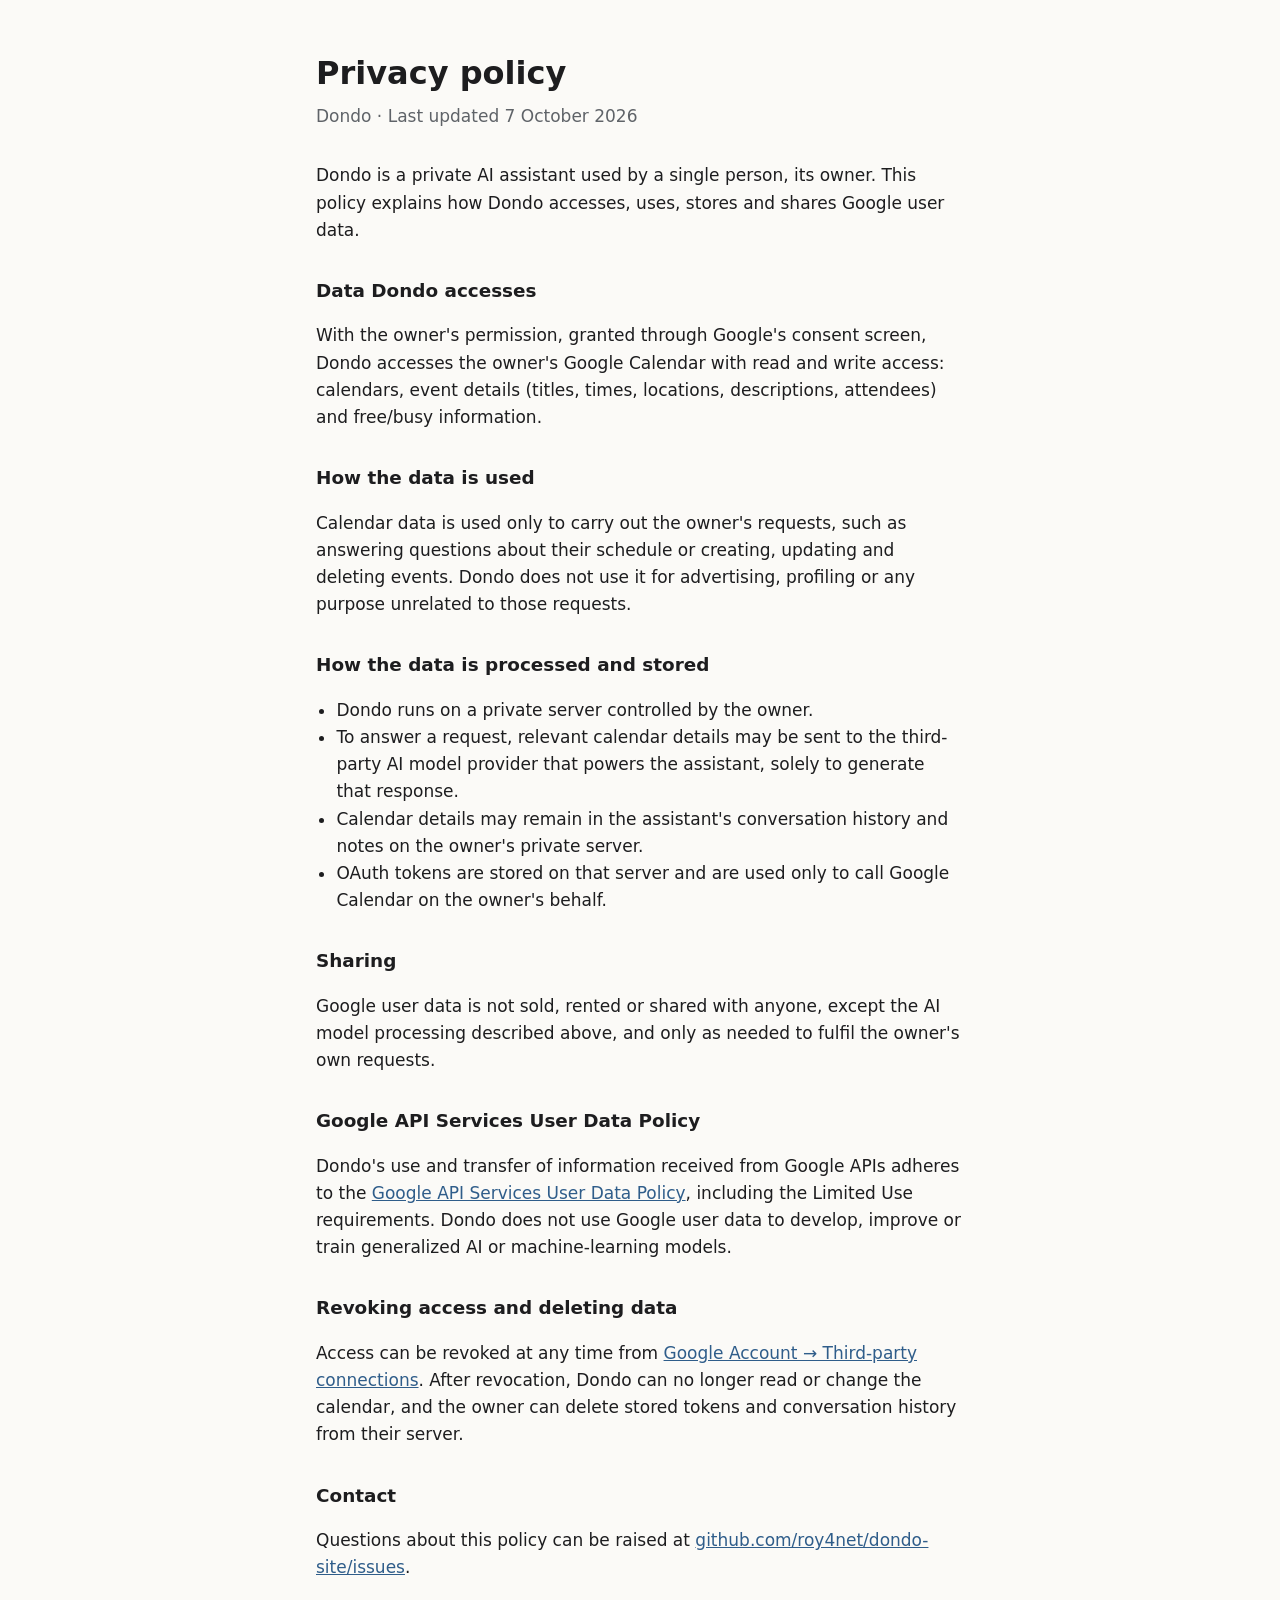
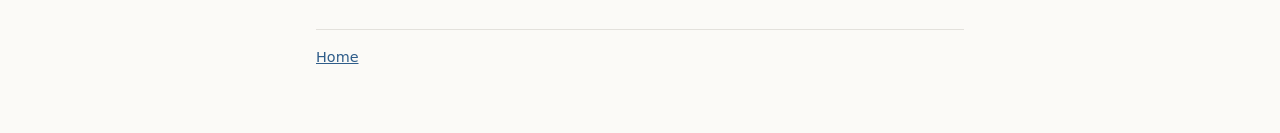
==== privacy.html @ e6e77673 "Dondo homepage and privacy policy for Google OAuth consent screen Co-Authored-By: Claude Opus 5.5 <n" ====
<!doctype html>
<html lang="en">
<head>
<meta charset="utf-8">
<meta name="viewport" content="width=device-width, initial-scale=1">
<title>Dondo Privacy Policy</title>
<meta name="description" content="How Dondo handles Google user data.">
<link rel="stylesheet" href="style.css">
</head>
<body>
<main>
  <h1>Privacy policy</h1>
  <p class="sub">Dondo · Last updated 7 October 2026</p>

  <p>Dondo is a private AI assistant used by a single person, its owner. This policy
  explains how Dondo accesses, uses, stores and shares Google user data.</p>

  <h2>Data Dondo accesses</h2>
  <p>With the owner's permission, granted through Google's consent screen, Dondo
  accesses the owner's Google Calendar with read and write access: calendars, event
  details (titles, times, locations, descriptions, attendees) and free/busy information.</p>

  <h2>How the data is used</h2>
  <p>Calendar data is used only to carry out the owner's requests, such as answering
  questions about their schedule or creating, updating and deleting events. Dondo does
  not use it for advertising, profiling or any purpose unrelated to those requests.</p>

  <h2>How the data is processed and stored</h2>
  <ul>
    <li>Dondo runs on a private server controlled by the owner.</li>
    <li>To answer a request, relevant calendar details may be sent to the third-party AI
      model provider that powers the assistant, solely to generate that response.</li>
    <li>Calendar details may remain in the assistant's conversation history and notes
      on the owner's private server.</li>
    <li>OAuth tokens are stored on that server and are used only to call Google Calendar
      on the owner's behalf.</li>
  </ul>

  <h2>Sharing</h2>
  <p>Google user data is not sold, rented or shared with anyone, except the AI model
  processing described above, and only as needed to fulfil the owner's own requests.</p>

  <h2>Google API Services User Data Policy</h2>
  <p>Dondo's use and transfer of information received from Google APIs adheres to the
  <a href="https://developers.google.com/terms/api-services-user-data-policy">Google API
  Services User Data Policy</a>, including the Limited Use requirements. Dondo does not
  use Google user data to develop, improve or train generalized AI or machine-learning
  models.</p>

  <h2>Revoking access and deleting data</h2>
  <p>Access can be revoked at any time from
  <a href="https://myaccount.google.com/permissions">Google Account → Third-party
  connections</a>. After revocation, Dondo can no longer read or change the calendar,
  and the owner can delete stored tokens and conversation history from their server.</p>

  <h2>Contact</h2>
  <p>Questions about this policy can be raised at
  <a href="https://github.com/roy4net/dondo-site/issues">github.com/roy4net/dondo-site/issues</a>.</p>

  <footer><a href="./">Home</a></footer>
</main>
</body>
</html>
---- style.css ----
:root { --bg:#fbfaf7; --fg:#1d1d1f; --muted:#5f6368; --line:#e3e1dc; --accent:#2f5d8a; }
@media (prefers-color-scheme: dark) {
  :root { --bg:#151618; --fg:#e8e6e1; --muted:#a0a3a8; --line:#2c2e32; --accent:#8ab4e0; }
}
* { box-sizing: border-box; }
body { margin:0; background:var(--bg); color:var(--fg);
  font:17px/1.6 system-ui, -apple-system, "Segoe UI", sans-serif; }
main { max-width: 680px; margin: 0 auto; padding: 48px 16px 64px; }
h1 { font-size: 2rem; margin: 0 0 4px; }
h2 { font-size: 1.15rem; margin: 32px 0 8px; }
.sub { color: var(--muted); margin: 0 0 32px; }
a { color: var(--accent); }
ul { padding-left: 1.2em; }
footer { margin-top: 48px; padding-top: 16px; border-top: 1px solid var(--line);
  color: var(--muted); font-size: .9rem; }
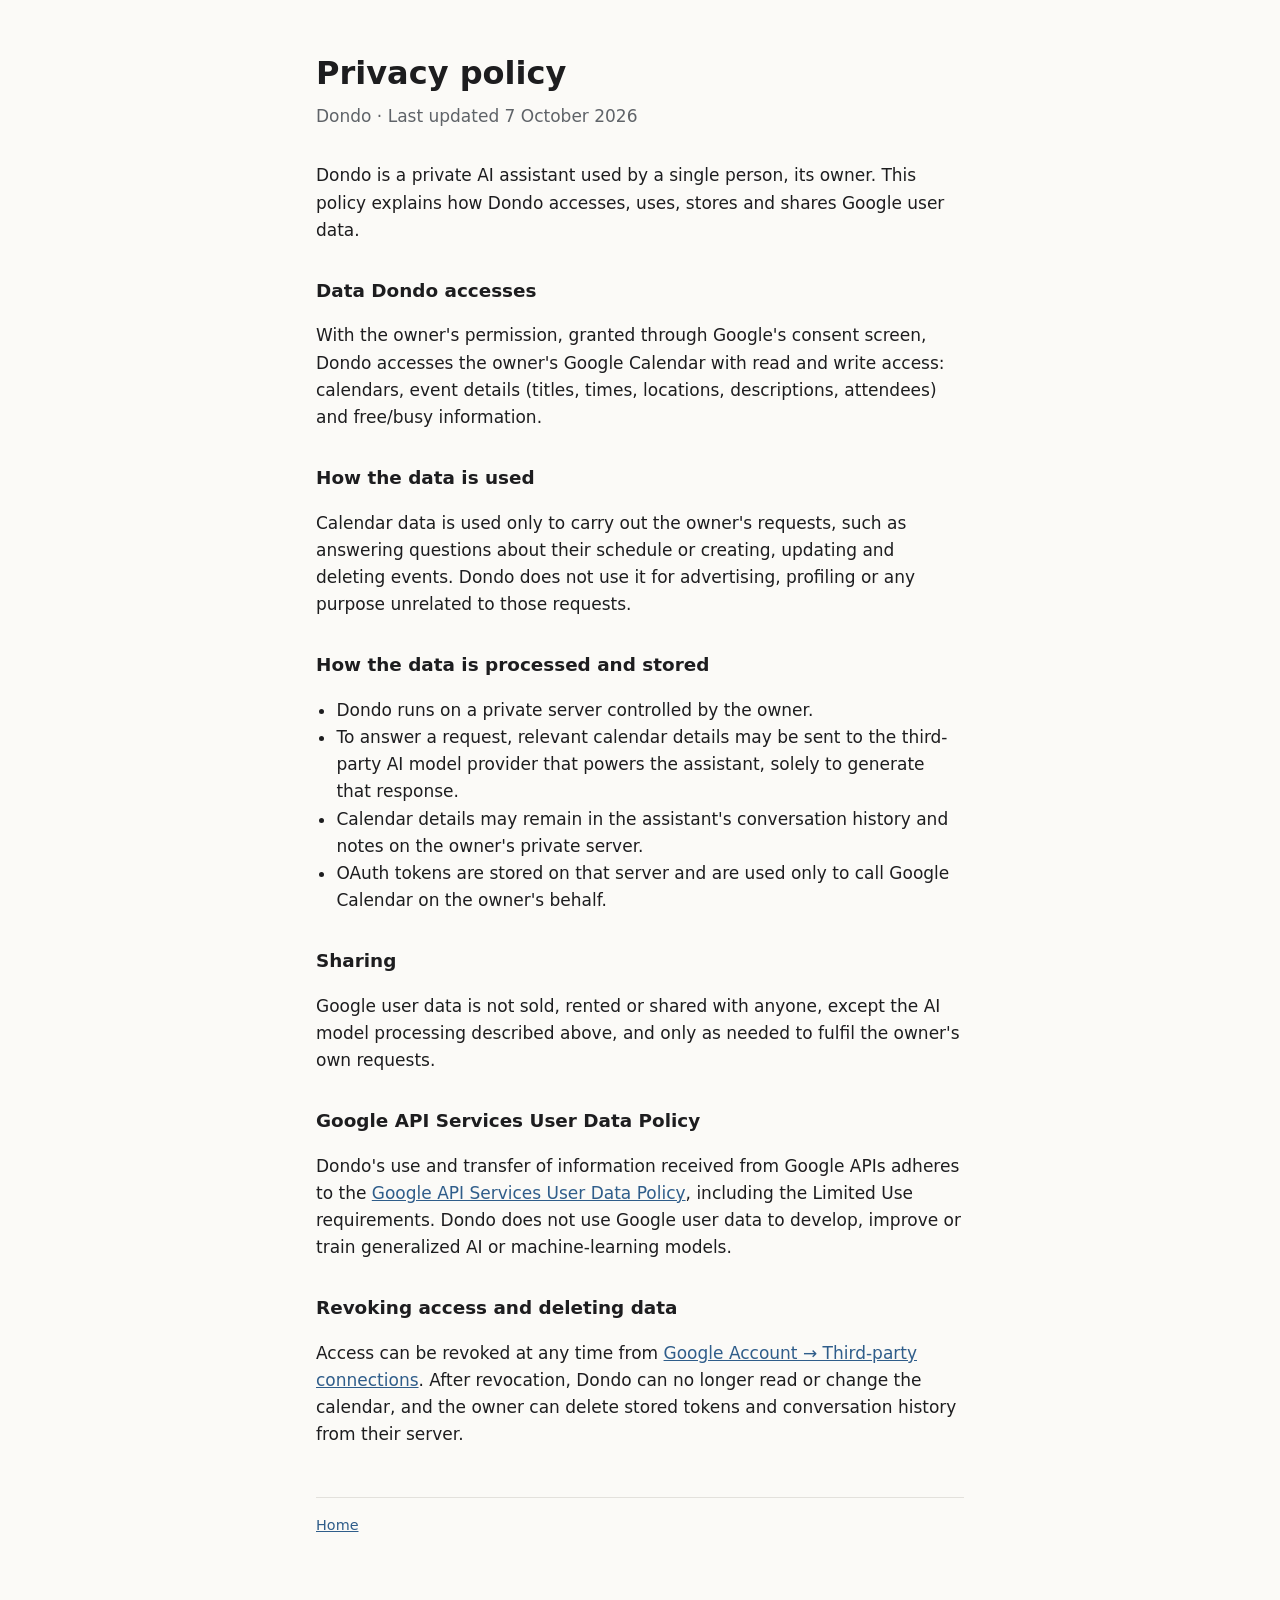
==== commit 45de49eb: "Remove contact links (not required) Co-Authored-By: Claude Opus 5.5 <noreply@anthropic.com> Claude-S" ====
--- a/privacy.html
+++ b/privacy.html
@@ -53,10 +53,6 @@
   connections</a>. After revocation, Dondo can no longer read or change the calendar,
   and the owner can delete stored tokens and conversation history from their server.</p>
 
-  <h2>Contact</h2>
-  <p>Questions about this policy can be raised at
-  <a href="https://github.com/roy4net/dondo-site/issues">github.com/roy4net/dondo-site/issues</a>.</p>
-
   <footer><a href="./">Home</a></footer>
 </main>
 </body>
